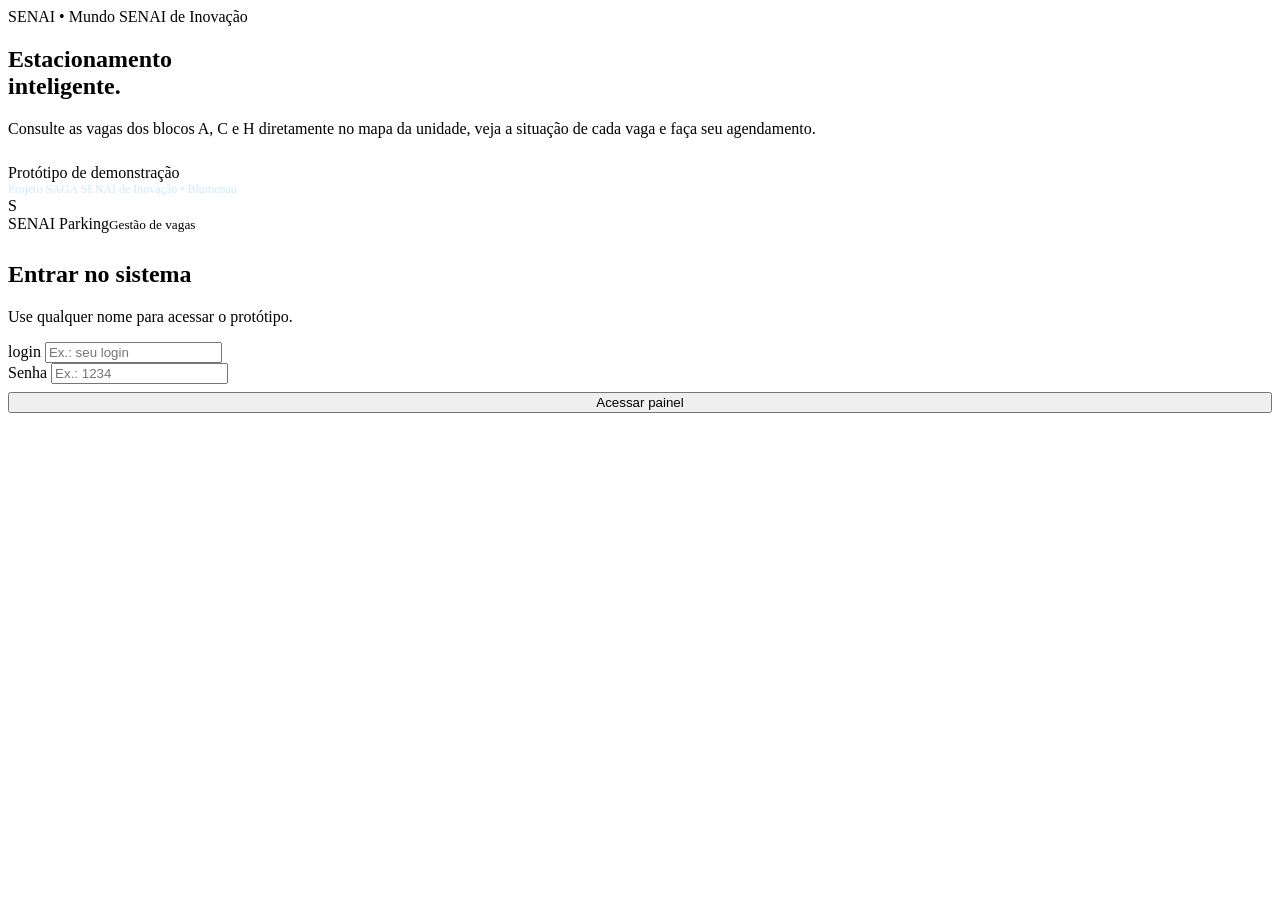
==== index.html @ 8e327be4 "feat: adiciona paginas HTML do sistema" ====
<!doctype html>
<html lang="pt-BR">
  <head>
    <meta charset="utf-8">
    <meta name="viewport" content="width=device-width, initial-scale=1">
    <title>SENAI Parking | Acesso</title>
    <link rel="stylesheet" href="css/style.css">
  </head>
  <body>
    <div class="login-page">
      <section class="login-side">
        <div>
          <div class="login-kicker">SENAI • Mundo SENAI de Inovação</div>
          <h1>Estacionamento<br>inteligente.</h1>
          <p>Consulte as vagas dos blocos A, C e H diretamente no mapa da unidade, veja a situação de cada vaga e faça seu agendamento.</p>
          <div class="badge blue" style="display:inline-block;margin-top:10px">Protótipo de demonstração</div>
        </div>
        <div style="font-size:12px;color:#cde9fb">Projeto SAGA SENAI de Inovação • Blumenau</div>
      </section>
      <section class="login-panel">
        <div class="login-box">
          <div class="brand">
            <div class="brand-mark">S</div>
            <div>SENAI Parking<small>Gestão de vagas</small></div>
          </div>
          <h2 style="margin-top:28px">Entrar no sistema</h2>
          <p>Use qualquer nome para acessar o protótipo.</p>
          <form id="loginForm">
            <div class="field">
              <label>login</label>
              <input id="login" placeholder="Ex.: seu login" required>
            </div>
            <div class="field">
              <label>Senha</label>
              <input type="password" placeholder="Ex.: 1234" required>
            </div>
            <button class="btn btn-primary" style="width:100%;margin-top:8px">Acessar painel</button>
          </form>
        </div>
      </section>
    </div>
    <script src="js/app.js"></script>
  </body>
</html>
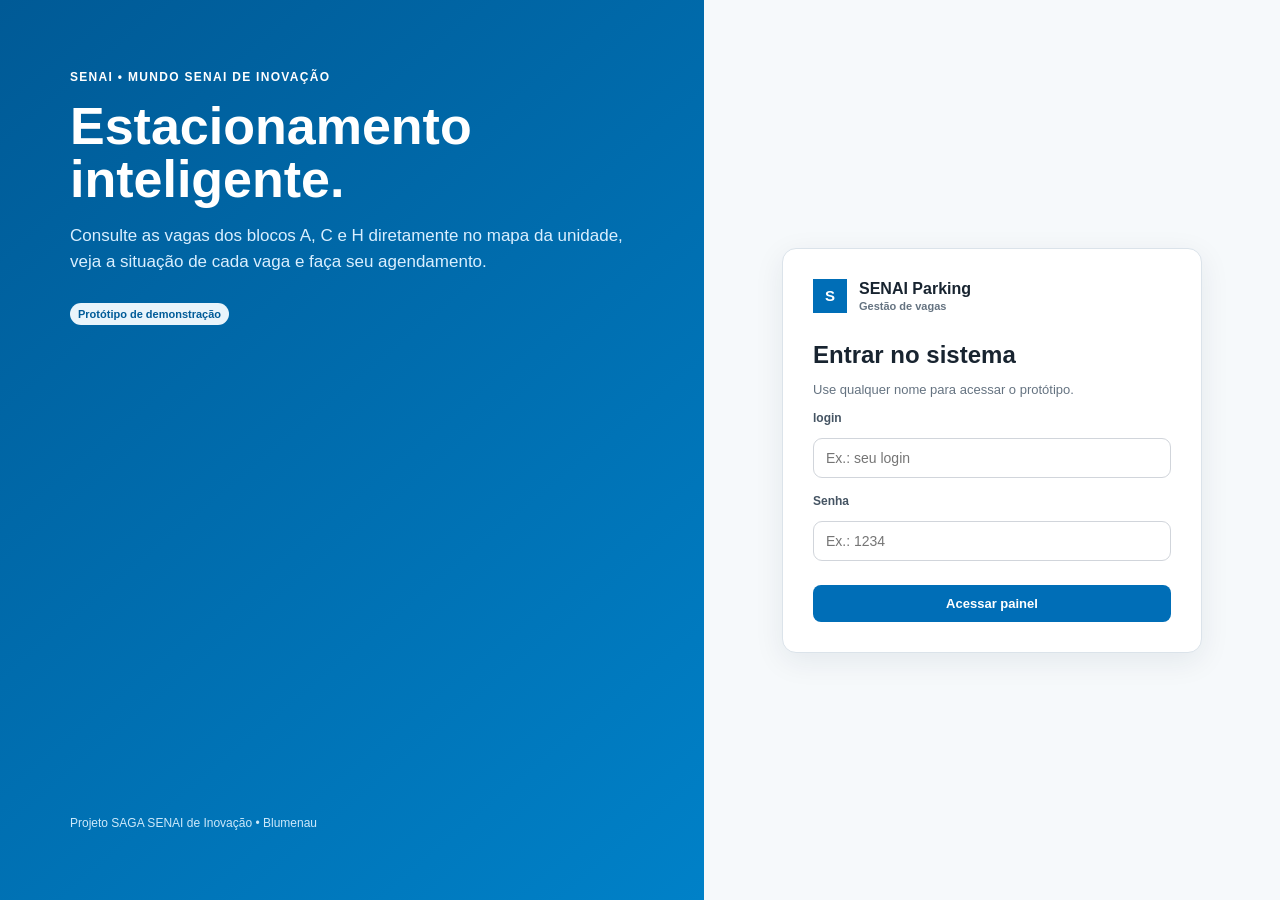
==== commit d661a3a9: "Fix cache busting after merge resolution" ====
--- a/index.html
+++ b/index.html
@@ -3,8 +3,11 @@
   <head>
     <meta charset="utf-8">
     <meta name="viewport" content="width=device-width, initial-scale=1">
+    <meta http-equiv="Cache-Control" content="no-cache, no-store, must-revalidate">
+    <meta http-equiv="Pragma" content="no-cache">
+    <meta http-equiv="Expires" content="0">
     <title>SENAI Parking | Acesso</title>
-    <link rel="stylesheet" href="css/style.css">
+    <link rel="stylesheet" href="css/style.css?v=20261020">
   </head>
   <body>
     <div class="login-page">
@@ -39,6 +42,6 @@
         </div>
       </section>
     </div>
-    <script src="js/app.js"></script>
+    <script src="js/app.js?v=20261020"></script>
   </body>
 </html>
--- a/css/style.css
+++ b/css/style.css
@@ -0,0 +1,1009 @@
+:root {
+  --blue: #006eb7;
+  --blue2: #004b82;
+  --blue3: #eaf5fb;
+  --ink: #182430;
+  --muted: #657381;
+  --line: #dbe3ea;
+  --bg: #f4f7f9;
+  --green: #2dbb73;
+  --red: #e14949;
+  --yellow: #f2b72e;
+  --white: #fff;
+  --shadow: 0 8px 30px rgba(17, 38, 58, 0.08);
+}
+
+* {
+  box-sizing: border-box;
+}
+
+body {
+  margin: 0;
+  font-family: Arial, Helvetica, sans-serif;
+  background: var(--bg);
+  color: var(--ink);
+}
+
+a {
+  text-decoration: none;
+  color: inherit;
+}
+
+.topbar {
+  height: 66px;
+  background: #fff;
+  border-bottom: 1px solid var(--line);
+  display: flex;
+  align-items: center;
+  justify-content: space-between;
+  padding: 0 26px;
+  position: sticky;
+  top: 0;
+  z-index: 50;
+}
+
+.brand {
+  display: flex;
+  gap: 12px;
+  align-items: center;
+  font-weight: 800;
+}
+
+.brand-mark {
+  width: 34px;
+  height: 34px;
+  background: var(--blue);
+  color: #fff;
+  display: grid;
+  place-items: center;
+  font-weight: 900;
+  font-size: 15px;
+}
+
+.brand small {
+  display: block;
+  color: var(--muted);
+  font-weight: 600;
+  font-size: 11px;
+  margin-top: 2px;
+}
+
+.topnav {
+  display: flex;
+  gap: 6px;
+}
+
+.topnav a {
+  padding: 10px 12px;
+  border-radius: 8px;
+  color: #445362;
+  font-size: 14px;
+  font-weight: 700;
+}
+
+.topnav a:hover,
+.topnav a.active {
+  background: var(--blue3);
+  color: var(--blue2);
+}
+
+.page {
+  display: grid;
+  grid-template-columns: 230px 1fr;
+  min-height: calc(100vh - 66px);
+}
+
+.sidebar {
+  background: #fff;
+  border-right: 1px solid var(--line);
+  padding: 22px 14px;
+}
+
+.side-title {
+  font-size: 11px;
+  text-transform: uppercase;
+  letter-spacing: 1px;
+  color: #8a98a5;
+  padding: 8px 12px;
+}
+
+.side-link {
+  display: flex;
+  align-items: center;
+  gap: 10px;
+  padding: 11px 12px;
+  border-radius: 8px;
+  color: #465664;
+  font-size: 14px;
+  font-weight: 700;
+  margin: 2px 0;
+}
+
+.side-link:hover,
+.side-link.active {
+  background: #eaf5fb;
+  color: var(--blue2);
+}
+
+.content {
+  padding: 26px;
+  max-width: 1500px;
+  width: 100%;
+  margin: auto;
+}
+
+.title-row {
+  display: flex;
+  justify-content: space-between;
+  gap: 20px;
+  align-items: flex-end;
+  margin-bottom: 22px;
+}
+
+.eyebrow {
+  font-size: 12px;
+  font-weight: 800;
+  letter-spacing: .9px;
+  color: var(--blue);
+  text-transform: uppercase;
+}
+
+.title {
+  font-size: 31px;
+  margin: 4px 0 0;
+  font-weight: 800;
+}
+
+.subtitle {
+  font-size: 14px;
+  color: var(--muted);
+  margin: 6px 0 0;
+}
+
+.btn {
+  border: 0;
+  border-radius: 8px;
+  padding: 11px 15px;
+  font-weight: 800;
+  font-size: 13px;
+  cursor: pointer;
+  display: inline-flex;
+  align-items: center;
+  justify-content: center;
+  gap: 8px;
+}
+
+.btn-primary {
+  background: var(--blue);
+  color: #fff;
+}
+
+.btn-primary:hover {
+  background: #005b98;
+}
+
+.btn-light {
+  background: #fff;
+  border: 1px solid var(--line);
+  color: #334351;
+}
+
+.btn-danger {
+  background: #fdecec;
+  color: #b92f2f;
+}
+
+.grid {
+  display: grid;
+  gap: 16px;
+}
+
+.g4 {
+  grid-template-columns: repeat(4, minmax(0, 1fr));
+}
+
+.g3 {
+  grid-template-columns: repeat(3, minmax(0, 1fr));
+}
+
+.g2 {
+  grid-template-columns: repeat(2, minmax(0, 1fr));
+}
+
+.card {
+  background: #fff;
+  border: 1px solid var(--line);
+  border-radius: 12px;
+  box-shadow: var(--shadow);
+}
+
+.pad {
+  padding: 18px;
+}
+
+.metric .label {
+  font-size: 12px;
+  color: var(--muted);
+  font-weight: 700;
+}
+
+.metric .num {
+  font-size: 29px;
+  font-weight: 900;
+  margin-top: 9px;
+}
+
+.metric .foot {
+  font-size: 12px;
+  color: var(--muted);
+  margin-top: 5px;
+}
+
+.metric.green {
+  border-top: 4px solid var(--green);
+}
+
+.metric.red {
+  border-top: 4px solid var(--red);
+}
+
+.metric.yellow {
+  border-top: 4px solid var(--yellow);
+}
+
+.metric.blue {
+  border-top: 4px solid var(--blue);
+}
+
+.section-head {
+  display: flex;
+  align-items: center;
+  justify-content: space-between;
+  margin-bottom: 14px;
+}
+
+.section-head h2 {
+  font-size: 18px;
+  margin: 0;
+}
+
+.section-head span {
+  font-size: 12px;
+  color: var(--muted);
+}
+
+.list {
+  display: grid;
+  gap: 10px;
+}
+
+.list-item {
+  display: flex;
+  justify-content: space-between;
+  align-items: center;
+  padding: 13px 0;
+  border-bottom: 1px solid #edf1f4;
+}
+
+.list-item:last-child {
+  border-bottom: 0;
+}
+
+.badge {
+  padding: 5px 8px;
+  border-radius: 999px;
+  font-size: 11px;
+  font-weight: 800;
+}
+
+.badge.green {
+  background: #e8f8ef;
+  color: #178c53;
+}
+
+.badge.red {
+  background: #fdecec;
+  color: #b82f2f;
+}
+
+.badge.yellow {
+  background: #fff6dc;
+  color: #9b7100;
+}
+
+.badge.blue {
+  background: #e9f4fb;
+  color: #005b98;
+}
+
+.login-page {
+  min-height: 100vh;
+  display: grid;
+  grid-template-columns: 1.1fr .9fr;
+}
+
+.login-side {
+  background: linear-gradient(140deg, #005a96, #0081c8);
+  color: #fff;
+  padding: 70px;
+  display: flex;
+  flex-direction: column;
+  justify-content: space-between;
+}
+
+.login-side h1 {
+  font-size: 52px;
+  line-height: 1.02;
+  margin: 16px 0;
+}
+
+.login-side p {
+  max-width: 620px;
+  color: #d9efff;
+  font-size: 17px;
+  line-height: 1.55;
+}
+
+.login-kicker {
+  font-weight: 800;
+  letter-spacing: 1.3px;
+  text-transform: uppercase;
+  font-size: 12px;
+}
+
+.login-panel {
+  display: flex;
+  align-items: center;
+  justify-content: center;
+  padding: 40px;
+  background: #f6f9fb;
+}
+
+.login-box {
+  width: min(420px, 100%);
+  background: #fff;
+  border: 1px solid var(--line);
+  border-radius: 14px;
+  padding: 30px;
+  box-shadow: var(--shadow);
+}
+
+.login-box h2 {
+  margin: 0 0 7px;
+  font-size: 24px;
+}
+
+.login-box p {
+  color: var(--muted);
+  font-size: 13px;
+}
+
+.field {
+  display: grid;
+  gap: 7px;
+  margin: 14px 0;
+}
+
+.field label {
+  font-size: 12px;
+  font-weight: 800;
+  color: #455463;
+}
+
+.field input,
+.field select,
+.field textarea {
+  width: 100%;
+  padding: 12px;
+  border: 1px solid #cfd9e1;
+  border-radius: 8px;
+  font: inherit;
+  background: #fff;
+}
+
+.field input:focus,
+.field select:focus {
+  outline: 2px solid #b8dff4;
+  border-color: var(--blue);
+}
+
+.map-layout {
+  display: grid;
+  grid-template-columns: minmax(0, 1fr) 330px;
+  gap: 18px;
+}
+
+.map-card {
+  padding: 14px;
+}
+
+.map-toolbar {
+  display: flex;
+  justify-content: space-between;
+  align-items: center;
+  gap: 12px;
+  margin-bottom: 12px;
+  flex-wrap: wrap;
+}
+
+.switch {
+  display: flex;
+  gap: 5px;
+  background: #edf3f7;
+  padding: 4px;
+  border-radius: 10px;
+}
+
+.switch button {
+  border: 0;
+  background: transparent;
+  padding: 9px 14px;
+  border-radius: 7px;
+  font-weight: 800;
+  color: #536272;
+  cursor: pointer;
+}
+
+.switch button.active {
+  background: #fff;
+  color: var(--blue2);
+  box-shadow: 0 2px 7px rgba(0, 0, 0, .07);
+}
+
+.legend {
+  display: flex;
+  flex-wrap: wrap;
+  gap: 13px;
+  font-size: 12px;
+  color: #5e6d7b;
+}
+
+.legend i {
+  width: 10px;
+  height: 10px;
+  display: inline-block;
+  border-radius: 50%;
+  margin-right: 5px;
+}
+
+.i-green {
+  background: var(--green);
+}
+
+.i-red {
+  background: var(--red);
+}
+
+.i-yellow {
+  background: var(--yellow);
+}
+
+.map-wrap {
+  position: relative;
+  background: #eef2f5;
+  border-radius: 10px;
+  overflow: hidden;
+  border: 1px solid var(--line);
+  min-height: 540px;
+  display: flex;
+  align-items: center;
+  justify-content: center;
+}
+
+.map-wrap img {
+  width: 100%;
+  height: auto;
+  display: block;
+}
+
+.detail {
+  display: grid;
+  gap: 12px;
+}
+
+.detail-top {
+  padding: 18px;
+}
+
+.detail-id {
+  font-size: 30px;
+  font-weight: 900;
+}
+
+.detail-status {
+  margin-top: 7px;
+}
+
+.detail-meta {
+  display: grid;
+  gap: 10px;
+  padding-top: 16px;
+  margin-top: 16px;
+  border-top: 1px solid var(--line);
+}
+
+.meta-row {
+  display: flex;
+  justify-content: space-between;
+  font-size: 12px;
+}
+
+.meta-row span:first-child {
+  color: var(--muted);
+}
+
+.detail-action {
+  padding: 14px;
+  border-top: 1px solid var(--line);
+}
+
+.table {
+  width: 100%;
+  border-collapse: collapse;
+}
+
+.table th,
+.table td {
+  text-align: left;
+  padding: 12px 10px;
+  border-bottom: 1px solid #edf1f4;
+  font-size: 13px;
+}
+
+.table th {
+  font-size: 11px;
+  text-transform: uppercase;
+  letter-spacing: .6px;
+  color: #70808f;
+}
+
+.empty {
+  padding: 36px;
+  text-align: center;
+  color: var(--muted);
+}
+
+.toast {
+  position: fixed;
+  right: 24px;
+  bottom: 24px;
+  background: #172532;
+  color: #fff;
+  padding: 13px 16px;
+  border-radius: 9px;
+  box-shadow: 0 12px 30px rgba(0, 0, 0, .2);
+  font-size: 13px;
+  display: none;
+  z-index: 80;
+}
+
+.toast.show {
+  display: block;
+}
+
+@media(max-width: 1050px) {
+  .page {
+    grid-template-columns: 1fr;
+  }
+  .sidebar {
+    display: none;
+  }
+  .g4,
+  .g3 {
+    grid-template-columns: repeat(2, 1fr);
+  }
+  .map-layout {
+    grid-template-columns: 1fr;
+  }
+  .detail {
+    grid-template-columns: 1fr 1fr;
+  }
+  .detail-action {
+    border-top: 0;
+  }
+  .login-page {
+    grid-template-columns: 1fr;
+  }
+  .login-side {
+    padding: 42px;
+  }
+  .login-side h1 {
+    font-size: 40px;
+  }
+}
+
+@media(max-width: 640px) {
+  .content {
+    padding: 16px;
+  }
+  .topbar {
+    padding: 0 14px;
+  }
+  .topnav {
+    display: none;
+  }
+  .g4,
+  .g3,
+  .g2 {
+    grid-template-columns: 1fr;
+  }
+  .title {
+    font-size: 25px;
+  }
+  .title-row {
+    align-items: flex-start;
+    flex-direction: column;
+  }
+  .map-wrap {
+    min-height: 320px;
+  }
+  .detail {
+    grid-template-columns: 1fr;
+  }
+  .login-side {
+    padding: 30px;
+  }
+  .login-side h1 {
+    font-size: 35px;
+  }
+}
+
+.map-card {
+  overflow: hidden;
+}
+
+.map-wrap {
+  min-height: 0;
+  aspect-ratio: 16/10;
+  background: #dfe6eb;
+}
+
+.map-wrap img {
+  width: 100%;
+  height: 100%;
+  object-fit: contain;
+  object-position: center;
+}
+
+.field-label {
+  display: flex;
+  flex-direction: column;
+  gap: 5px;
+  font-size: 11px;
+  font-weight: 800;
+  color: var(--muted);
+  margin-bottom: 9px;
+}
+
+.field-label input {
+  border: 1px solid var(--line);
+  border-radius: 7px;
+  padding: 9px 10px;
+  background: #fff;
+  color: var(--text);
+  font: inherit;
+}
+
+.full {
+  width: 100%;
+  margin-top: 3px;
+}
+
+.rule-box {
+  border: 1px solid var(--line);
+  background: #f7fafc;
+  border-radius: 10px;
+  padding: 16px;
+  color: #4b5c6b;
+}
+
+.rule-box p {
+  margin: 0 0 11px;
+  font-size: 13px;
+}
+
+.rule-box small {
+  display: block;
+  margin-top: 14px;
+  color: var(--muted);
+  line-height: 1.5;
+}
+
+.table-scroll {
+  overflow: auto;
+}
+
+@media(max-width: 900px) {
+}
+
+@media(max-width: 640px) {
+  .map-wrap {
+    aspect-ratio: 1/1.08;
+  }
+  .map-card {
+    padding: 10px;
+  }
+}
+
+.spot-selector-panel {
+  padding: 18px;
+  border-bottom: 1px solid var(--line);
+}
+
+.selector-label {
+  display: block;
+  font-size: 11px;
+  font-weight: 800;
+  color: var(--muted);
+  margin: 12px 0 6px;
+}
+
+.spot-selector {
+  width: 100%;
+  padding: 12px 13px;
+  border: 1px solid var(--line);
+  border-radius: 9px;
+  background: #fff;
+  color: var(--ink);
+  font: inherit;
+  font-weight: 700;
+  cursor: pointer;
+  transition: color .15s ease, border-color .15s ease, background-color .15s ease;
+}
+
+.spot-selector.status-green {
+  color: var(--green);
+  border-color: #b9e7cf;
+  background: #f4fcf7;
+}
+
+.spot-selector.status-red {
+  color: var(--red);
+  border-color: #f2bcbc;
+  background: #fff7f7;
+}
+
+.spot-selector.status-yellow {
+  color: #9b7100;
+  border-color: #ead48d;
+  background: #fffaf0;
+}
+
+.spot-selector option.spot-option.green {
+  color: var(--green);
+}
+
+.spot-selector option.spot-option.red {
+  color: var(--red);
+}
+
+.spot-selector option.spot-option.yellow {
+  color: #9b7100;
+}
+
+.spot-selector:focus {
+  outline: 2px solid #b8dff4;
+  border-color: var(--blue);
+}
+
+.selector-hint {
+  margin-top: 10px;
+  font-size: 12px;
+  line-height: 1.5;
+  color: var(--muted);
+}
+
+.page-visualizar .map-layout {
+  grid-template-columns: minmax(0, 1fr) 310px;
+  align-items: start;
+}
+
+.page-visualizar .map-card {
+  padding: 16px;
+}
+
+.page-visualizar .map-wrap {
+  min-height: 0;
+  height: calc(100vh - 220px);
+  max-height: 900px;
+  aspect-ratio: auto;
+}
+
+.page-visualizar .map-wrap img {
+  width: 100%;
+  height: 100%;
+  object-fit: contain;
+}
+
+.view-only-note {
+  padding: 14px;
+  border: 1px solid var(--line);
+  background: #f7fafc;
+  border-radius: 9px;
+  color: var(--muted);
+  font-size: 12px;
+  line-height: 1.55;
+}
+
+.view-only-note a {
+  display: inline-block;
+  margin-top: 7px;
+  color: var(--blue2);
+  font-weight: 800;
+}
+
+@media(max-width: 1050px) {
+  .page-visualizar .map-wrap {
+    height: clamp(420px, 70vh, 800px);
+  }
+}
+
+@media(max-width: 640px) {
+  .page-visualizar .map-wrap {
+    height: clamp(360px, 65vh, 650px);
+  }
+}
+    .vehicle-page {
+      min-height: 100vh;
+      padding: 28px;
+    }
+
+    .vehicle-container {
+      max-width: 1100px;
+      margin: 0 auto;
+    }
+
+    .page-header {
+      display: flex;
+      justify-content: space-between;
+      align-items: center;
+      gap: 20px;
+      margin-bottom: 28px;
+    }
+
+    .page-header h1 {
+      margin: 0;
+    }
+
+    .page-header p {
+      margin: 6px 0 0;
+      color: var(--muted);
+    }
+
+    .vehicle-grid {
+      display: grid;
+      grid-template-columns: 1fr 1fr;
+      gap: 20px;
+    }
+
+    .vehicle-card {
+      background: #fff;
+      border: 1px solid #e5e7eb;
+      border-radius: 16px;
+      padding: 22px;
+      box-shadow: 0 8px 25px rgba(0,0,0,.05);
+    }
+
+    .vehicle-card h2 {
+      margin-top: 0;
+      margin-bottom: 18px;
+    }
+
+    .vehicle-info {
+      display: grid;
+      gap: 12px;
+    }
+
+    .info-row {
+      display: flex;
+      justify-content: space-between;
+      gap: 20px;
+      padding: 12px 0;
+      border-bottom: 1px solid #eee;
+    }
+
+    .info-row:last-child {
+      border-bottom: 0;
+    }
+
+    .info-row span {
+      color: var(--muted);
+    }
+
+    .info-row strong {
+      text-align: right;
+    }
+
+    .field {
+      margin-bottom: 16px;
+    }
+
+    .field label {
+      display: block;
+      margin-bottom: 6px;
+      font-weight: 600;
+    }
+
+    .field select,
+    .field input {
+      width: 100%;
+      box-sizing: border-box;
+      padding: 11px 12px;
+      border: 1px solid #d1d5db;
+      border-radius: 9px;
+      background: #fff;
+      font-size: 14px;
+    }
+
+    .list-section {
+      margin-top: 20px;
+    }
+
+    .data-list {
+      display: grid;
+      gap: 10px;
+    }
+
+    .data-item {
+      padding: 12px 14px;
+      border: 1px solid #e5e7eb;
+      border-radius: 10px;
+      background: #fafafa;
+    }
+
+    .data-item strong {
+      display: block;
+      margin-bottom: 3px;
+    }
+
+    .data-item small {
+      color: var(--muted);
+    }
+
+    .empty-message {
+      color: var(--muted);
+      padding: 10px 0;
+    }
+
+    .back-link {
+      display: inline-block;
+      margin-bottom: 20px;
+      text-decoration: none;
+    }
+
+    @media (max-width: 800px) {
+      .vehicle-grid {
+        grid-template-columns: 1fr;
+      }
+
+      .page-header {
+        flex-direction: column;
+        align-items: flex-start;
+      }
+
+      .vehicle-page {
+        padding: 18px;
+      }
+    }
+    #vehicleSelector {
+  font-size: 15px;
+  font-weight: 500;
+  color: #536270;
+}
+
+.vehicle-info {
+  display: grid;
+  gap: 16px;
+}
+
+.vehicle-item-card {
+  border: 1px solid #e1e6eb;
+  border-radius: 12px;
+  padding: 18px;
+  background: #fff;
+  margin-bottom: 14px;
+}
+
+.vehicle-item-card .btn {
+  margin-top: 16px;
+}
